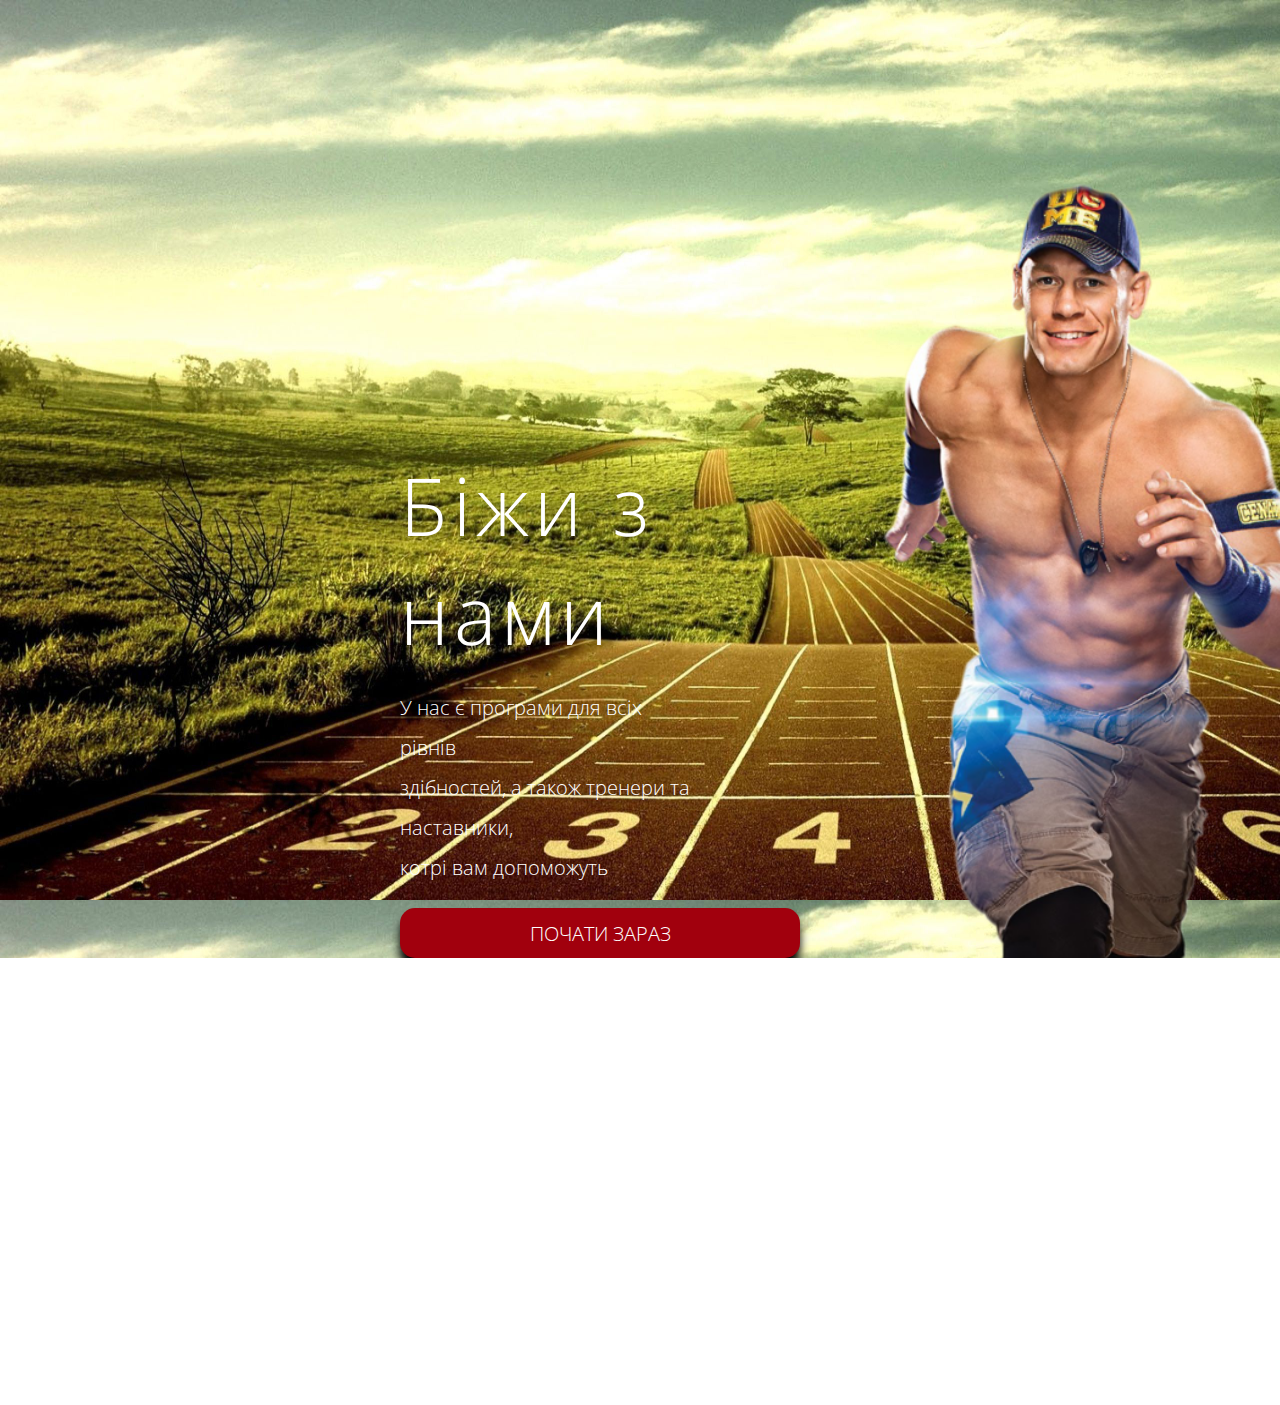
==== index.html @ 6869e66c "MyComm" ====
<!DOCTYPE html>
<meta charset = "UTF-8">
<html>
    <head>
        <link rel="preconnect" href="https://fonts.googleapis.com">
        <link rel="preconnect" href="https://fonts.gstatic.com" crossorigin>
        <link href="https://fonts.googleapis.com/css2?family=Open+Sans:wght@300&display=swap" rel="stylesheet">
        <link href="style.css" rel="stylesheet" type="text/css">
        <title>Witold Site</title>
    </head>
    <body>
        <div class = "myBackground"> 
            <div class="cls">
                <div class = "content">
                    <div class="myText">
                        <div class="title">
                            Біжи з нами
                        </div>
                        <div class="text">
                            <p>
                            У нас є програми для всіх рівнів<br>
                            здібностей, а також тренери та наставники,<br>
                            котрі вам допоможуть
                            </p>
                        </div>
                        <div class="button">
                            <a href = "RegisterPage\registerPage.html" target="_blank"> 
                                Почати зараз
                            </a>
                        </div>
                    </div>
                    <div class="myImage">
                        <img src = "Resources\johnCena.png">
                    </div>
                </div>
            </div>
        </div>
    </body>
</html>
---- style.css ----
body,html {
    padding: 0;
    margin: 0;
    overflow: hidden;
}

.myBackground {
    background-image: url("Resources/maraphon.jpg");
    min-height: 100vh;
    background-size: 100% 100vh;
}

.cls {
    display: grid;
    position: relative;
    grid-template-columns: 400px 1fr 300px;
}

.content {
    grid-column: 2;
    margin: 200px 0 0 0;
    display: flex;
} 

.myText {
    font-family: 'Open Sans', sans-serif;
    font-weight: 100;
    color: white;
    padding: 250px 0 0 0;
    height: 100%;
}

.myImage img {
    height: 130%;
    position: absolute;
    top: 160px;
    left: 46%;
}

.myText, .myImage {
    width: 50%;
    height: 100%;
    justify-content: space-between;
    box-sizing: border-box;
}

.title {
    font-size: 80px;
    letter-spacing: 5px;
}

.text {
    font-size: 20px;
    line-height: 40px;
}

.button {
    width: 400px;
    background-color: #a1000d;
    text-transform: uppercase;
    transition-duration: 0.5s;
    box-shadow: 0 10px 10px 0 #000;
    position: relative;
    top: 0;
    border-radius: 15px;
}

.button:hover {
    background-color: #b5000f;
    top: 5px;
}

.button a {
    display: -webkit-box;
    display: flex;
    color: white;
    align-items: center;
    height: 50px;
    text-decoration: none;
    justify-content: center;
    font-size: 20px
}
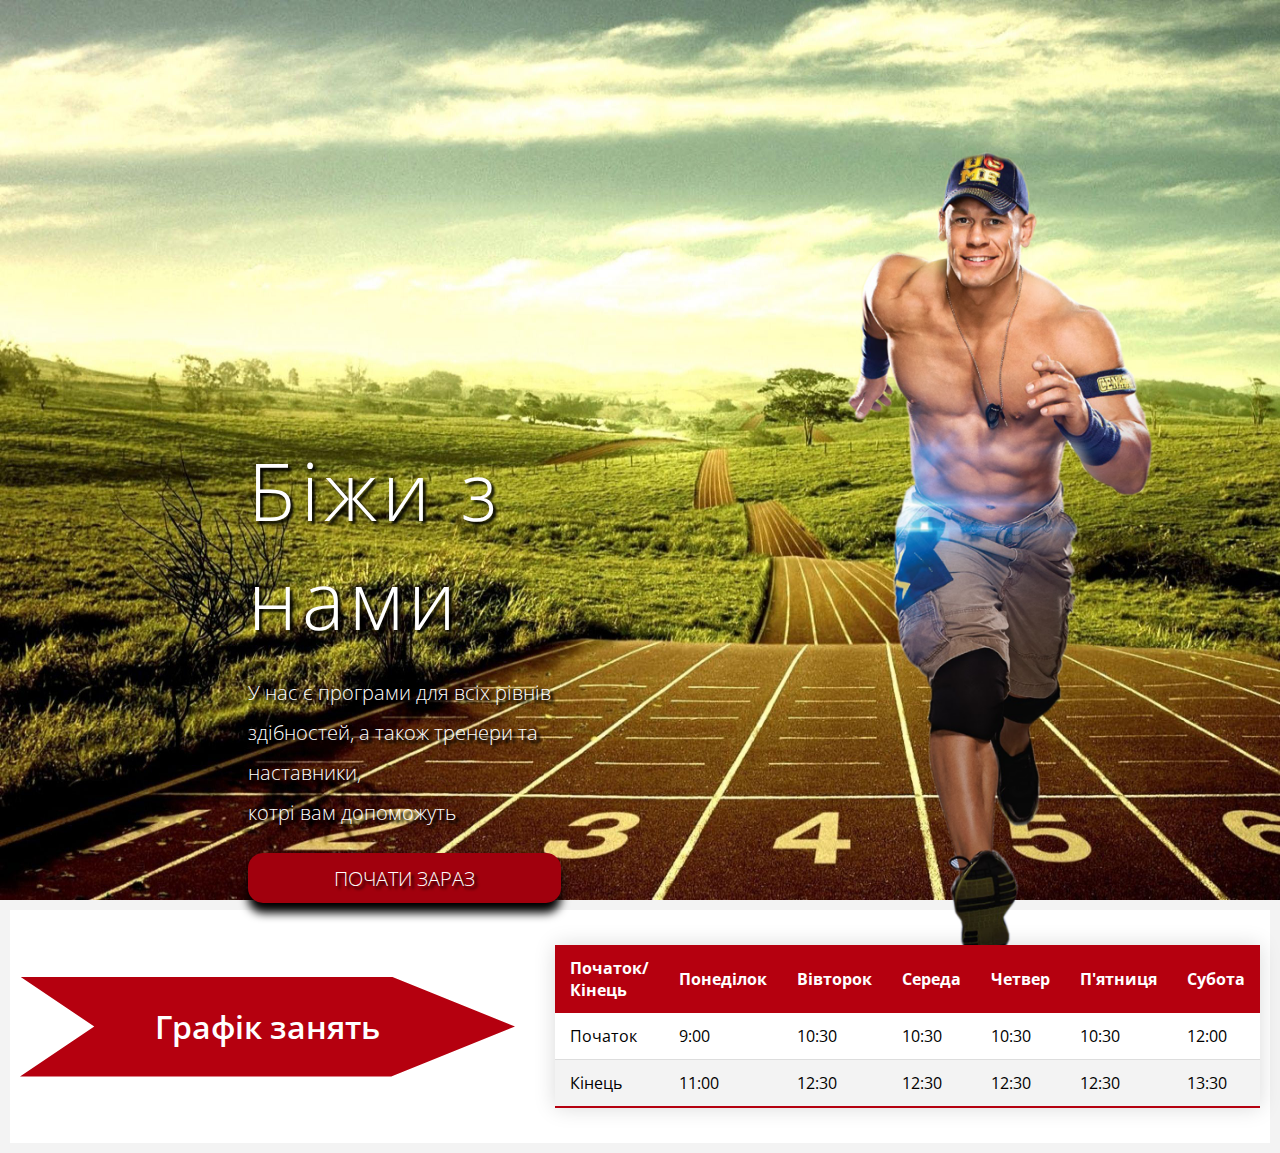
==== commit 78c02cd7: "FinalUpdates" ====
--- a/index.html
+++ b/index.html
@@ -5,11 +5,11 @@
         <link rel="preconnect" href="https://fonts.googleapis.com">
         <link rel="preconnect" href="https://fonts.gstatic.com" crossorigin>
         <link href="https://fonts.googleapis.com/css2?family=Open+Sans:wght@300&display=swap" rel="stylesheet">
-        <link href="style.css" rel="stylesheet" type="text/css">
+        <link href="style.css" rel="stylesheet">
         <title>Witold Site</title>
     </head>
     <body>
-        <div class = "myBackground"> 
+        <div class = "myBackground">
             <div class="cls">
                 <div class = "content">
                     <div class="myText">
@@ -18,23 +18,60 @@
                         </div>
                         <div class="text">
                             <p>
-                            У нас є програми для всіх рівнів<br>
-                            здібностей, а також тренери та наставники,<br>
-                            котрі вам допоможуть
+                                У нас є програми для всіх рівнів<br>
+                                здібностей, а також тренери та наставники,<br>
+                                котрі вам допоможуть
                             </p>
                         </div>
                         <div class="button">
-                            <a href = "RegisterPage\registerPage.html" target="_blank"> 
+                            <a href = "RegisterPage/registerPage.html" target="_blank">
                                 Почати зараз
                             </a>
                         </div>
                     </div>
                     <div class="myImage">
-                        <img src = "Resources\johnCena.png">
+                        <img src = "Resources/johnCena.png">
                     </div>
                 </div>
             </div>
         </div>
+        <div class="myTable">
+            <div class="arrow">
+                <span сlass="tableCaption">Графік занять</span>
+            </div>
+            <table>
+                <thead>
+                    <tr>
+                        <th>Початок/Кінець</th>
+                        <th>Понеділок</th>
+                        <th>Вівторок</th>
+                        <th>Середа</th>
+                        <th>Четвер</th>
+                        <th>П'ятниця</th>
+                        <th>Субота</th>
+                    </tr>
+                </thead>
+                <tbody>
+                    <tr>
+                        <td>Початок</td>
+                        <td>9:00</td>
+                        <td>10:30</td>
+                        <td>10:30</td>
+                        <td>10:30</td>
+                        <td>10:30</td>
+                        <td>12:00</td>
+                    </tr>
+                    <tr>
+                        <td>Кінець</td>
+                        <td>11:00</td>
+                        <td>12:30</td>
+                        <td>12:30</td>
+                        <td>12:30</td>
+                        <td>12:30</td>
+                        <td>13:30</td>
+                    </tr>
+                </tbody>
+            </table>
+        </div>
     </body>
-</html>
-
+</html>--- a/style.css
+++ b/style.css
@@ -1,45 +1,46 @@
 body,html {
     padding: 0;
     margin: 0;
-    overflow: hidden;
+    overflow: auto;
+}
+
+body {
+    background-color: #f3f3f3;
 }
 
 .myBackground {
-    background-image: url("Resources/maraphon.jpg");
-    min-height: 100vh;
-    background-size: 100% 100vh;
+    background: url("Resources/maraphon.jpg") no-repeat;
+    background-size: 100% 100%;
 }
 
 .cls {
     display: grid;
-    position: relative;
-    grid-template-columns: 400px 1fr 300px;
+    grid-template-columns: 10% 1fr 20%;
+    grid-template-rows: 15% 1fr 50%;
+    height: 100vh;
 }
 
 .content {
     grid-column: 2;
-    margin: 200px 0 0 0;
+    grid-row: 2;
     display: flex;
-} 
+}
 
 .myText {
     font-family: 'Open Sans', sans-serif;
     font-weight: 100;
     color: white;
-    padding: 250px 0 0 0;
+    padding: 300px 0 0 120px;
     height: 100%;
+    text-shadow: 3px 3px 3px black;
 }
 
 .myImage img {
-    height: 130%;
-    position: absolute;
-    top: 160px;
-    left: 46%;
+    height: 55em;
 }
 
 .myText, .myImage {
     width: 50%;
-    height: 100%;
     justify-content: space-between;
     box-sizing: border-box;
 }
@@ -52,10 +53,11 @@
 .text {
     font-size: 20px;
     line-height: 40px;
+    text-shadow: 3px 3px 3px black, 3px 3px 3px black;
 }
 
 .button {
-    width: 400px;
+    width: 80%;
     background-color: #a1000d;
     text-transform: uppercase;
     transition-duration: 0.5s;
@@ -81,3 +83,85 @@
     font-size: 20px
 }
 
+.myTable {
+    padding: 10px;
+    margin: 10px;
+    background-color: #fff;
+    display: flex;
+    justify-content: space-evenly;
+    align-items: center;
+}
+
+.arrow {
+    font-family: 'Open Sans', sans-serif;
+    color: #fff;
+    font-size: 2em;
+    font-weight: 600;
+    margin-right: 40px;
+    display: flex;
+    align-items: center;
+    justify-content: center;
+    height: 100px;
+    width: 600px;
+    position: relative;
+    background: #b5000f;
+    clip-path: polygon(75% 0%, 100% 50%, 75% 100%, 0% 100%, 15% 50%, 0% 0%);
+  }
+  
+.arrow:before {
+    background: white;
+    height: calc(100% - 2px);
+    width: calc(100% - 3px);
+    position: absolute;
+    left: 50%;
+    top: 50%;
+    transform: translate(-50%, -50%);
+    clip-path: polygon(75% 0%, 100% 50%, 75% 100%, 0% 100%, 15% 50%, 0% 0%);
+  }
+  
+.arrow span {
+    z-index: 2;
+    position: relative;
+  }
+
+table {
+    border-collapse: collapse;
+    margin: 25px 0;
+    font-size: 0.9em;
+    font-family: sans-serif;
+    min-width: 400px;
+    box-shadow: 0 0 20px rgba(0, 0, 0, 0.15);
+    font-family: 'Open Sans', sans-serif;
+    font-size: 1em;
+}
+
+table thead {
+    border-radius: 10px;
+}
+
+table thead tr {
+    background-color: #b5000f;
+    color: #ffffff;
+    text-align: left;
+}
+
+table th, td {
+    padding: 12px 15px;
+}
+
+table tbody tr {
+    border-bottom: 1px solid #dddddd;
+}
+
+table tbody tr:nth-of-type(even) {
+    background-color: #f3f3f3;
+}
+
+table tbody tr:last-of-type {
+    border-bottom: 2px solid #b5000f;
+}
+
+table tbody tr.active-row {
+    font-weight: bold;
+    color: #b5000f;
+}